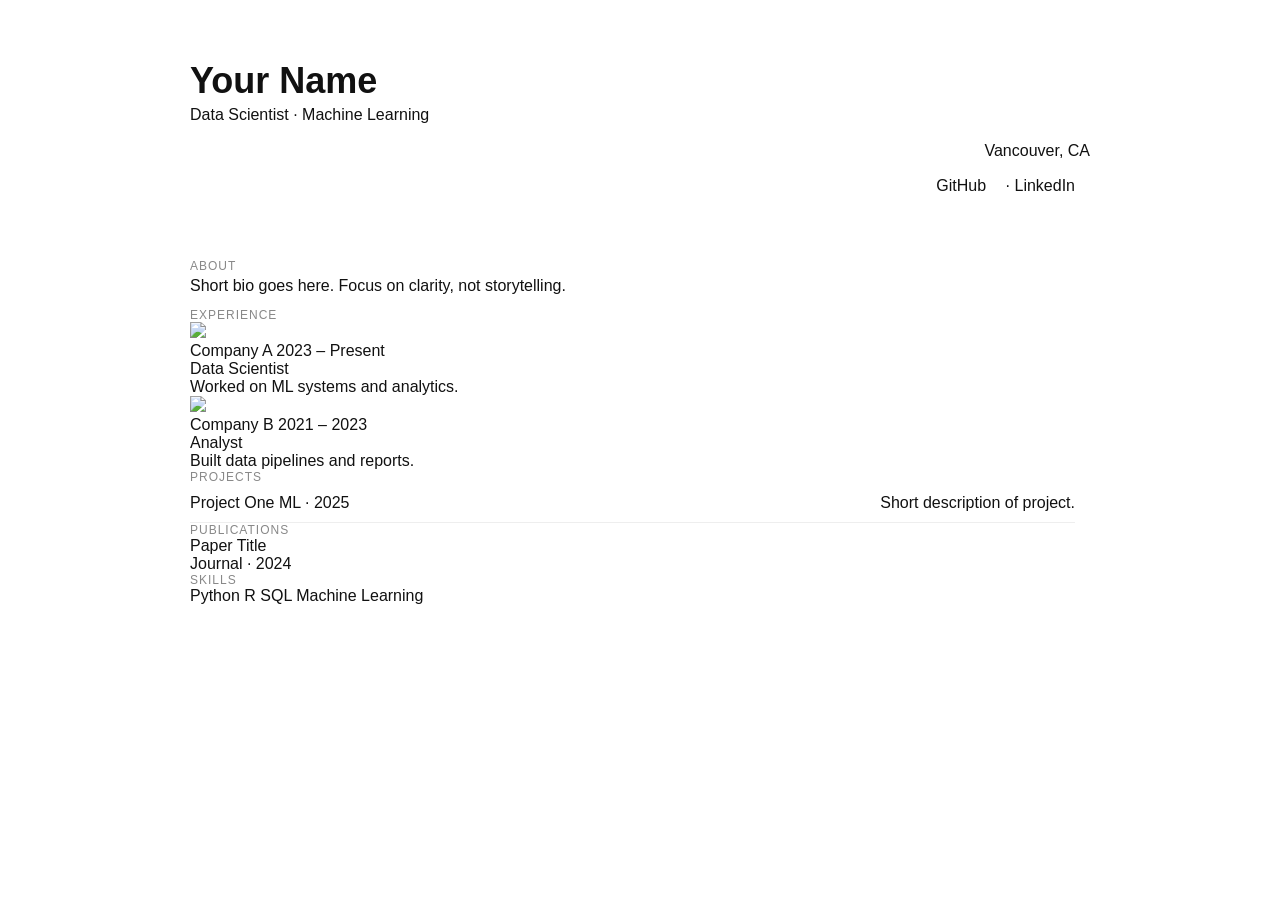
==== index.html @ 19eb18a1 "v1" ====
<!DOCTYPE html>
<html lang="en">
<head>
  <meta charset="UTF-8">
  <title>Your Name</title>
  <meta name="viewport" content="width=device-width, initial-scale=1">
  <link rel="stylesheet" href="assets/style.css">
</head>

<body>

<div class="container">

  <!-- Header -->
  <header class="header">
    <div>
      <h1>Your Name</h1>
      <p class="subtitle">Data Scientist · Machine Learning</p>
    </div>
    <div class="right">
      <p>Vancouver, CA</p>
      <p><a href="#">GitHub</a> · <a href="#">LinkedIn</a></p>
    </div>
  </header>

  <!-- About -->
  <section class="section">
    <div class="label">About</div>
    <div>
      <p>
        Short bio goes here. Focus on clarity, not storytelling.
      </p>
    </div>
  </section>

  <!-- Experience -->
  <section class="section">
    <div class="label">Experience</div>

    <div class="timeline">

      <div class="job">
        <img class="logo" src="assets/logos/company1.png">
        <div>
          <div class="row">
            <span class="title">Company A</span>
            <span class="meta">2023 – Present</span>
          </div>
          <div class="role">Data Scientist</div>
          <div class="desc">Worked on ML systems and analytics.</div>
        </div>
      </div>

      <div class="job">
        <img class="logo" src="assets/logos/company2.png">
        <div>
          <div class="row">
            <span class="title">Company B</span>
            <span class="meta">2021 – 2023</span>
          </div>
          <div class="role">Analyst</div>
          <div class="desc">Built data pipelines and reports.</div>
        </div>
      </div>

    </div>
  </section>

  <!-- Projects -->
  <section class="section">
    <div class="label">Projects</div>

    <a class="project" href="posts/project-1.html">
      <div class="row">
        <span class="title">Project One</span>
        <span class="meta">ML · 2025</span>
      </div>
      <div class="desc">Short description of project.</div>
    </a>

  </section>

  <!-- Publications -->
  <section class="section">
    <div class="label">Publications</div>

    <div class="pub">
      <div class="title">Paper Title</div>
      <div class="meta">Journal · 2024</div>
    </div>

  </section>

  <!-- Skills -->
  <section class="section">
    <div class="label">Skills</div>

    <div class="skills">
      <span>Python</span>
      <span>R</span>
      <span>SQL</span>
      <span>Machine Learning</span>
    </div>
  </section>

</div>

</body>
</html>
---- assets/style.css ----
/* Base */

body {
  font-family: -apple-system, BlinkMacSystemFont, "Helvetica Neue", sans-serif;
  background: #fff;
  color: #111;
  margin: 0;
}

.container {
  max-width: 900px;
  margin: 60px auto;
  padding: 0 20px;
}

/* Grid layout */

.grid {
  display: grid;
  grid-template-columns: 140px 1fr;
  margin-bottom: 40px;
}

.label {
  font-size: 12px;
  text-transform: uppercase;
  color: #888;
  letter-spacing: 1px;
}

/* Header */

header {
  margin-bottom: 60px;
}

header h1 {
  font-size: 36px;
  margin: 0;
}

.right {
  text-align: right;
}

/* Text */

p {
  margin: 0 0 10px 0;
  line-height: 1.6;
}

.muted {
  color: #888;
  font-size: 14px;
}

/* Items */

.item {
  display: flex;
  justify-content: space-between;
  margin-bottom: 10px;
}

/* Projects */

.project {
  display: flex;
  justify-content: space-between;
  padding: 10px 0;
  border-bottom: 1px solid #eee;
  text-decoration: none;
  color: inherit;
  transition: 0.2s;
}

.project:hover {
  transform: translateX(4px);
}

/* Links */

a {
  color: inherit;
  text-decoration: none;
  margin-right: 15px;
}

a:hover {
  text-decoration: underline;
}

/* Post */

.post h1 {
  font-size: 32px;
}

.post h2 {
  margin-top: 30px;
  font-size: 20px;
}

.post img {
  width: 100%;
  margin: 20px 0;
}

.back {
  margin-bottom: 20px;
}
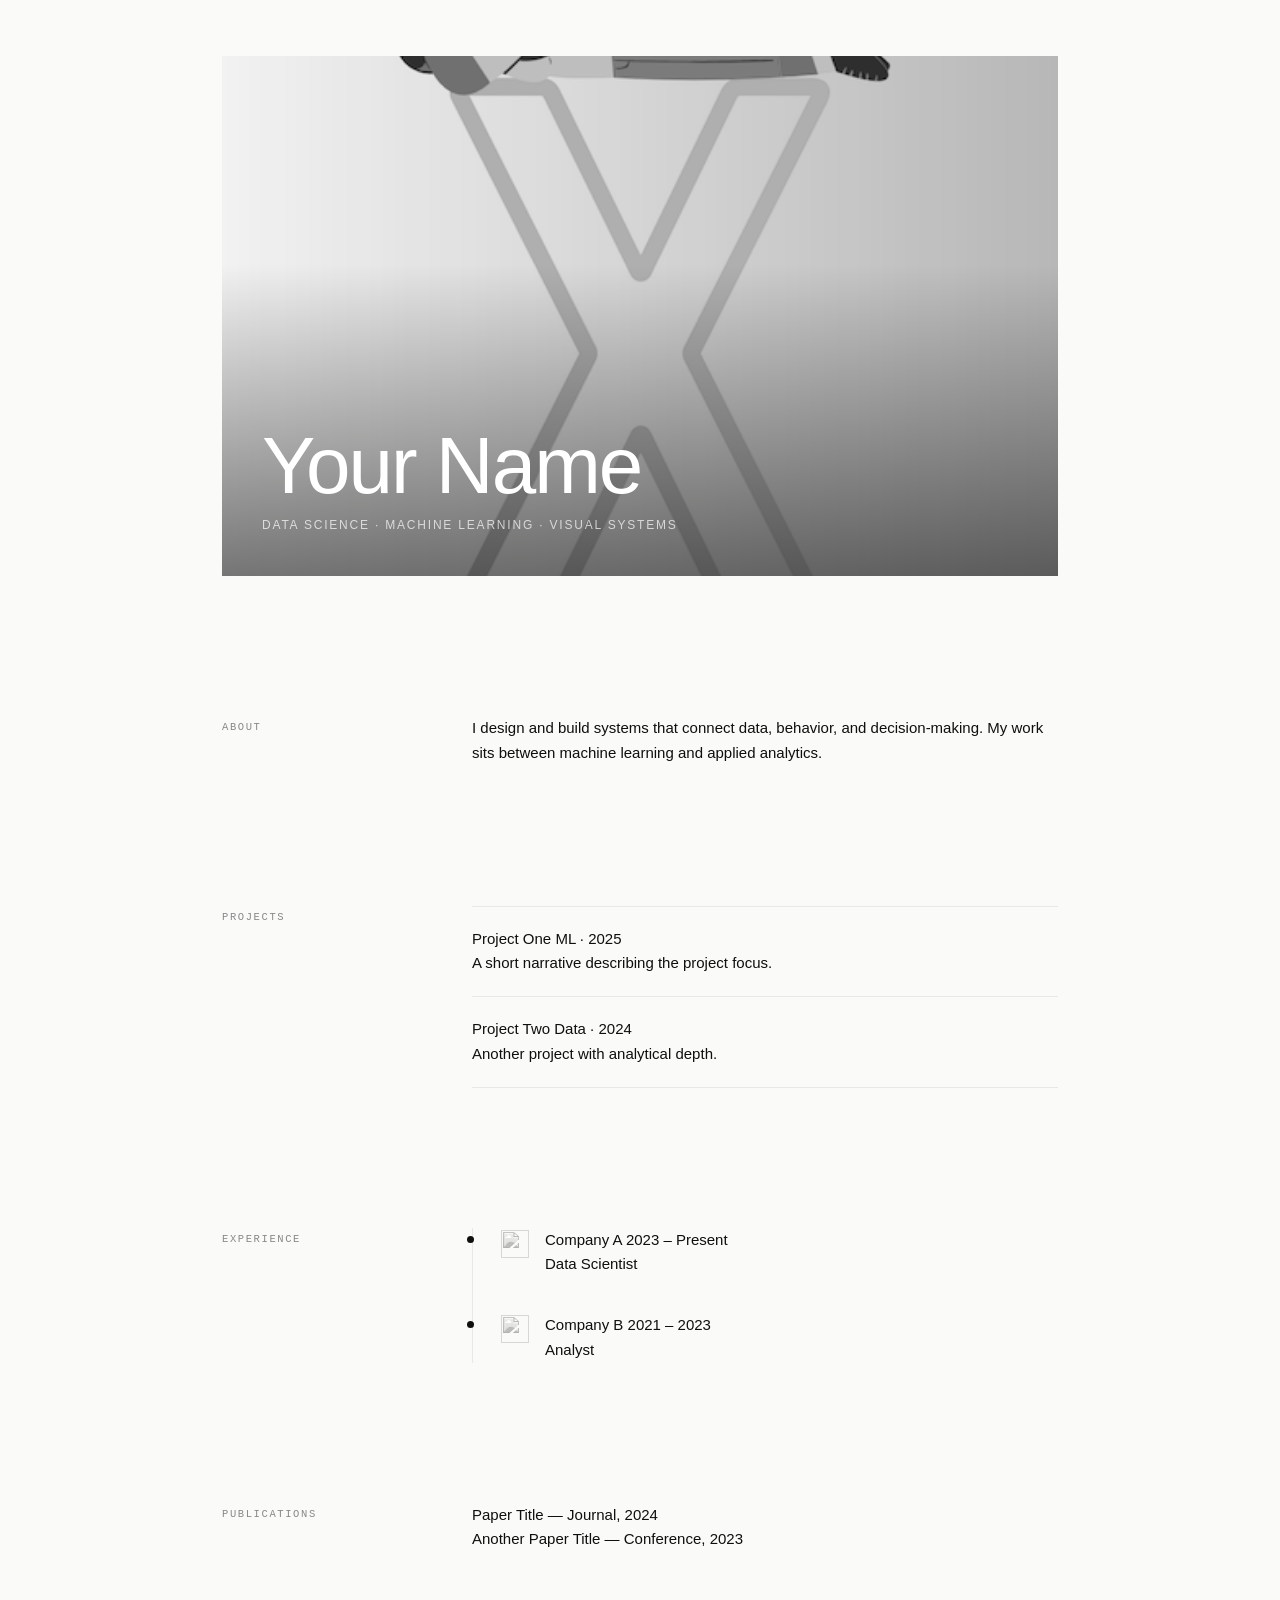
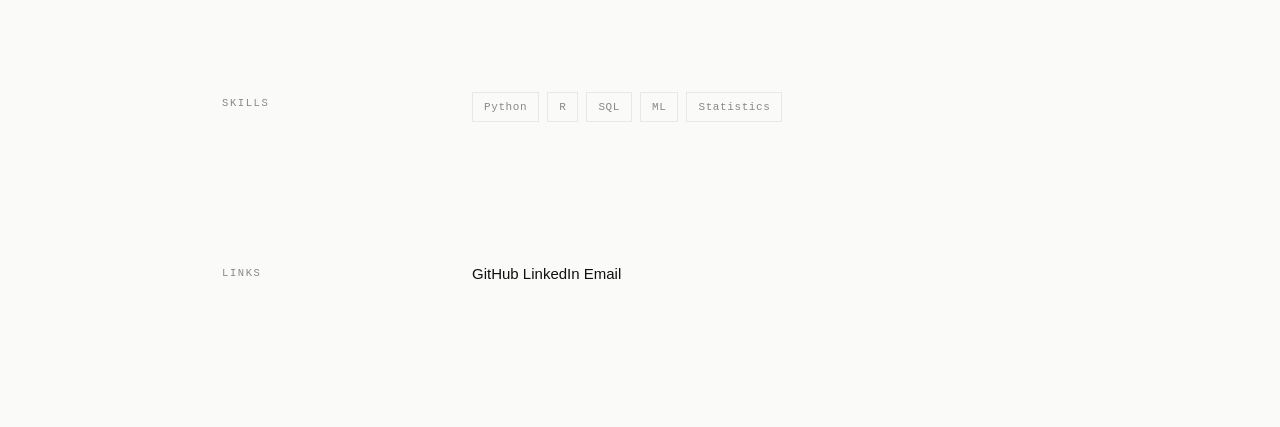
==== commit 3b2e7561: "rewrite structure" ====
--- a/index.html
+++ b/index.html
@@ -11,25 +11,53 @@
 
 <div class="container">
 
-  <!-- Header -->
-  <header class="header">
-    <div>
-      <h1>Your Name</h1>
-      <p class="subtitle">Data Scientist · Machine Learning</p>
-    </div>
-    <div class="right">
-      <p>Vancouver, CA</p>
-      <p><a href="#">GitHub</a> · <a href="#">LinkedIn</a></p>
-    </div>
-  </header>
+  <!-- Identity -->
+<section class="hero">
 
-  <!-- About -->
+  <div class="hero-image">
+    <img src="assets/images/hero.png" alt="hero">
+  </div>
+
+  <div class="hero-text">
+    <h1>Your Name</h1>
+    <p>Data Science · Machine Learning · Visual Systems</p>
+  </div>
+
+</section>
+
+  <!-- Statement -->
   <section class="section">
     <div class="label">About</div>
-    <div>
+    <div class="content">
       <p>
-        Short bio goes here. Focus on clarity, not storytelling.
+        I design and build systems that connect data, behavior, and decision-making.
+        My work sits between machine learning and applied analytics.
       </p>
+    </div>
+  </section>
+
+  <!-- Projects -->
+  <section class="section">
+    <div class="label">Projects</div>
+
+    <div class="projects">
+
+      <a class="project" href="projects/project-1.html">
+        <div class="row">
+          <span class="title">Project One</span>
+          <span class="meta">ML · 2025</span>
+        </div>
+        <div class="desc">A short narrative describing the project focus.</div>
+      </a>
+
+      <a class="project" href="projects/project-1.html">
+        <div class="row">
+          <span class="title">Project Two</span>
+          <span class="meta">Data · 2024</span>
+        </div>
+        <div class="desc">Another project with analytical depth.</div>
+      </a>
+
     </div>
   </section>
 
@@ -40,70 +68,64 @@
     <div class="timeline">
 
       <div class="job">
-        <img class="logo" src="assets/logos/company1.png">
-        <div>
+        <img src="assets/logos/company1.png" class="logo">
+        <div class="job-content">
           <div class="row">
             <span class="title">Company A</span>
             <span class="meta">2023 – Present</span>
           </div>
           <div class="role">Data Scientist</div>
-          <div class="desc">Worked on ML systems and analytics.</div>
         </div>
       </div>
 
       <div class="job">
-        <img class="logo" src="assets/logos/company2.png">
-        <div>
+        <img src="assets/logos/company2.png" class="logo">
+        <div class="job-content">
           <div class="row">
             <span class="title">Company B</span>
             <span class="meta">2021 – 2023</span>
           </div>
           <div class="role">Analyst</div>
-          <div class="desc">Built data pipelines and reports.</div>
         </div>
       </div>
 
     </div>
   </section>
 
-  <!-- Projects -->
-  <section class="section">
-    <div class="label">Projects</div>
-
-    <a class="project" href="posts/project-1.html">
-      <div class="row">
-        <span class="title">Project One</span>
-        <span class="meta">ML · 2025</span>
-      </div>
-      <div class="desc">Short description of project.</div>
-    </a>
-
-  </section>
-
   <!-- Publications -->
   <section class="section">
     <div class="label">Publications</div>
-
-    <div class="pub">
-      <div class="title">Paper Title</div>
-      <div class="meta">Journal · 2024</div>
+    <div class="content">
+      <p>Paper Title — Journal, 2024</p>
+      <p>Another Paper Title — Conference, 2023</p>
     </div>
-
   </section>
 
   <!-- Skills -->
   <section class="section">
     <div class="label">Skills</div>
-
     <div class="skills">
       <span>Python</span>
       <span>R</span>
       <span>SQL</span>
-      <span>Machine Learning</span>
+      <span>ML</span>
+      <span>Statistics</span>
+    </div>
+  </section>
+
+  <!-- Links -->
+  <section class="section">
+    <div class="label">Links</div>
+    <div class="content">
+      <a href="#">GitHub</a>
+      <a href="#">LinkedIn</a>
+      <a href="#">Email</a>
     </div>
   </section>
 
 </div>
 
 </body>
-</html>+</html>
+
+<script src="assets/script.js"></script>
--- a/assets/style.css
+++ b/assets/style.css
@@ -1,112 +1,433 @@
-/* Base */
+/* ── Reset & Base ─────────────────────────────────────────── */
+*, *::before, *::after { box-sizing: border-box; margin: 0; padding: 0; }
+
+:root {
+  --max: 900px;
+  --label-w: 210px;
+  --gap: 140px;
+  --c-ink: #0f0f0e;
+  --c-muted: #888;
+  --c-faint: #ccc;
+  --c-line: #e8e8e6;
+  --c-bg: #fafaf8;
+  --c-surface: #f4f4f1;
+  --font: 'DM Sans', -apple-system, sans-serif;
+  --font-mono: 'DM Mono', monospace;
+  --nav-h: 56px;
+}
+
+html { scroll-behavior: smooth; }
 
 body {
-  font-family: -apple-system, BlinkMacSystemFont, "Helvetica Neue", sans-serif;
-  background: #fff;
-  color: #111;
-  margin: 0;
-}
-
+  font-family: var(--font);
+  font-size: 15px;
+  line-height: 1.65;
+  color: var(--c-ink);
+  background: var(--c-bg);
+  -webkit-font-smoothing: antialiased;
+  overflow-x: hidden;
+}
+
+a { color: inherit; text-decoration: none; }
+
+/* ── Nav ──────────────────────────────────────────────────── */
+nav {
+  position: fixed;
+  top: 0; left: 0; right: 0;
+  height: var(--nav-h);
+  display: flex;
+  align-items: center;
+  justify-content: space-between;
+  padding: 0 32px;
+  background: rgba(250,250,248,0.88);
+  backdrop-filter: blur(12px);
+  -webkit-backdrop-filter: blur(12px);
+  border-bottom: 1px solid transparent;
+  z-index: 100;
+  transition: border-color 0.3s;
+}
+
+nav.scrolled { border-color: var(--c-line); }
+
+.nav-name {
+  font-size: 13px;
+  font-weight: 500;
+  letter-spacing: 0.2px;
+}
+
+.nav-links {
+  display: flex;
+  gap: 32px;
+  list-style: none;
+}
+
+.nav-links a {
+  font-size: 11px;
+  letter-spacing: 1.2px;
+  text-transform: uppercase;
+  color: var(--c-muted);
+  transition: color 0.2s;
+  display: flex;
+  align-items: center;
+  gap: 5px;
+}
+
+.nav-links a:hover { color: var(--c-ink); }
+
+.nav-links a svg {
+  width: 10px; height: 10px;
+  opacity: 0;
+  transform: translate(-2px, 2px);
+  transition: all 0.2s;
+}
+
+.nav-links a:hover svg { opacity: 1; transform: translate(0,0); }
+
+/* ── Container ────────────────────────────────────────────── */
 .container {
-  max-width: 900px;
-  margin: 60px auto;
-  padding: 0 20px;
-}
-
-/* Grid layout */
-
-.grid {
+  max-width: var(--max);
+  margin: 0 auto;
+  padding: 0 32px;
+}
+
+/* ── Hero ─────────────────────────────────────────────────── */
+.hero {
+  position: relative;
+  margin-bottom: var(--gap);
+  padding-top: var(--nav-h);
+}
+
+.hero-image {
+  position: relative;
+  overflow: hidden;
+}
+
+.hero-image img {
+  width: 100%;
+  height: 520px;
+  object-fit: cover;
+  filter: grayscale(100%);
+  display: block;
+  transition: transform 8s ease;
+}
+
+.hero:hover .hero-image img { transform: scale(1.02); }
+
+/* dark gradient scrim so white text stays legible */
+.hero-image::after {
+  content: '';
+  position: absolute;
+  inset: 0;
+  background: linear-gradient(
+    to bottom,
+    transparent 40%,
+    rgba(15,15,14,0.55) 100%
+  );
+}
+
+.hero-text {
+  position: absolute;
+  bottom: 40px;
+  left: 40px;
+  color: #fff;
+  z-index: 2;
+}
+
+.hero-text h1 {
+  font-size: clamp(52px, 8vw, 80px);
+  font-weight: 200;
+  letter-spacing: -2px;
+  line-height: 1;
+  margin-bottom: 10px;
+}
+
+.hero-text p {
+  font-size: 12px;
+  letter-spacing: 1.8px;
+  text-transform: uppercase;
+  color: rgba(255,255,255,0.7);
+}
+
+/* ── Section layout ───────────────────────────────────────── */
+.section {
   display: grid;
-  grid-template-columns: 140px 1fr;
-  margin-bottom: 40px;
+  grid-template-columns: var(--label-w) 1fr;
+  gap: 0 40px;
+  margin-bottom: var(--gap);
+  position: relative;
 }
 
 .label {
-  font-size: 12px;
-  text-transform: uppercase;
-  color: #888;
-  letter-spacing: 1px;
-}
-
-/* Header */
-
-header {
-  margin-bottom: 60px;
-}
-
-header h1 {
-  font-size: 36px;
-  margin: 0;
-}
-
-.right {
-  text-align: right;
-}
-
-/* Text */
-
-p {
-  margin: 0 0 10px 0;
-  line-height: 1.6;
-}
-
-.muted {
-  color: #888;
-  font-size: 14px;
-}
-
-/* Items */
-
-.item {
-  display: flex;
-  justify-content: space-between;
-  margin-bottom: 10px;
-}
-
-/* Projects */
+  font-size: 10.5px;
+  text-transform: uppercase;
+  letter-spacing: 1.6px;
+  color: var(--c-muted);
+  padding-top: 3px;
+  font-family: var(--font-mono);
+}
+
+/* ── About ────────────────────────────────────────────────── */
+.about-text {
+  font-size: 18px;
+  font-weight: 300;
+  line-height: 1.7;
+  color: var(--c-ink);
+  max-width: 560px;
+}
+
+/* ── Projects ─────────────────────────────────────────────── */
+.projects { width: 100%; }
 
 .project {
-  display: flex;
-  justify-content: space-between;
-  padding: 10px 0;
-  border-bottom: 1px solid #eee;
+  display: block;
+  padding: 20px 0;
+  border-top: 1px solid var(--c-line);
   text-decoration: none;
   color: inherit;
-  transition: 0.2s;
-}
-
-.project:hover {
-  transform: translateX(4px);
-}
-
-/* Links */
-
-a {
-  color: inherit;
-  text-decoration: none;
-  margin-right: 15px;
-}
-
-a:hover {
-  text-decoration: underline;
-}
-
-/* Post */
-
-.post h1 {
-  font-size: 32px;
-}
-
-.post h2 {
-  margin-top: 30px;
-  font-size: 20px;
-}
-
-.post img {
+  position: relative;
+  transition: padding-left 0.25s ease;
+}
+
+.project:last-child { border-bottom: 1px solid var(--c-line); }
+
+.project-row {
+  display: flex;
+  justify-content: space-between;
+  align-items: baseline;
+  margin-bottom: 5px;
+}
+
+.project-title {
+  font-size: 15px;
+  font-weight: 500;
+}
+
+.project-meta {
+  font-size: 10.5px;
+  letter-spacing: 1.2px;
+  text-transform: uppercase;
+  color: var(--c-muted);
+  font-family: var(--font-mono);
+}
+
+.project-desc {
+  font-size: 13.5px;
+  color: var(--c-muted);
+  line-height: 1.5;
+}
+
+.project-arrow {
+  position: absolute;
+  right: 0;
+  top: 50%;
+  transform: translateY(-50%) translateX(-6px);
+  opacity: 0;
+  font-size: 18px;
+  color: var(--c-muted);
+  transition: all 0.25s ease;
+}
+
+.project:hover { padding-left: 10px; }
+
+.project:hover .project-arrow {
+  opacity: 1;
+  transform: translateY(-50%) translateX(0);
+}
+
+/* ── Timeline ─────────────────────────────────────────────── */
+.timeline {
+  border-left: 1px solid var(--c-line);
+  padding-left: 28px;
   width: 100%;
-  margin: 20px 0;
-}
-
-.back {
-  margin-bottom: 20px;
+}
+
+.job {
+  display: flex;
+  gap: 16px;
+  margin-bottom: 36px;
+  position: relative;
+  transition: transform 0.25s ease;
+}
+
+.job:last-child { margin-bottom: 0; }
+
+.job::before {
+  content: '';
+  position: absolute;
+  left: -34px;
+  top: 8px;
+  width: 7px;
+  height: 7px;
+  background: var(--c-ink);
+  border-radius: 50%;
+}
+
+.job:hover { transform: translateX(5px); }
+
+.logo {
+  width: 28px;
+  height: 28px;
+  object-fit: contain;
+  filter: grayscale(100%);
+  opacity: 0.6;
+  flex-shrink: 0;
+  margin-top: 2px;
+}
+
+.job-meta {
+  display: flex;
+  justify-content: space-between;
+  align-items: baseline;
+  margin-bottom: 3px;
+}
+
+.job-company {
+  font-weight: 500;
+  font-size: 15px;
+}
+
+.job-period {
+  font-size: 10.5px;
+  letter-spacing: 1px;
+  text-transform: uppercase;
+  color: var(--c-muted);
+  font-family: var(--font-mono);
+}
+
+.job-role {
+  font-size: 13px;
+  color: var(--c-muted);
+}
+
+/* ── Publications ─────────────────────────────────────────── */
+.publications { width: 100%; }
+
+.pub {
+  display: flex;
+  justify-content: space-between;
+  align-items: baseline;
+  padding: 16px 0;
+  border-top: 1px solid var(--c-line);
+  gap: 20px;
+}
+
+.pub:last-child { border-bottom: 1px solid var(--c-line); }
+
+.pub-title {
+  font-size: 14px;
+  font-weight: 400;
+}
+
+.pub-venue {
+  font-size: 11px;
+  letter-spacing: 0.8px;
+  text-transform: uppercase;
+  color: var(--c-muted);
+  font-family: var(--font-mono);
+  white-space: nowrap;
+}
+
+/* ── Skills ───────────────────────────────────────────────── */
+.skills {
+  display: flex;
+  flex-wrap: wrap;
+  gap: 8px;
+  align-content: flex-start;
+}
+
+.skills span {
+  font-size: 11px;
+  letter-spacing: 0.6px;
+  padding: 5px 11px;
+  border: 1px solid var(--c-line);
+  color: var(--c-muted);
+  font-family: var(--font-mono);
+  transition: all 0.2s;
+  cursor: default;
+}
+
+.skills span:hover {
+  border-color: var(--c-ink);
+  color: var(--c-ink);
+}
+
+/* ── Links ────────────────────────────────────────────────── */
+.links {
+  display: flex;
+  flex-direction: column;
+  gap: 12px;
+}
+
+.link-item {
+  display: inline-flex;
+  align-items: center;
+  gap: 8px;
+  font-size: 13px;
+  color: var(--c-muted);
+  transition: color 0.2s, gap 0.2s;
+}
+
+.link-item:hover {
+  color: var(--c-ink);
+  gap: 12px;
+}
+
+.link-item::after {
+  content: '↗';
+  font-size: 12px;
+}
+
+/* ── Footer ───────────────────────────────────────────────── */
+footer {
+  border-top: 1px solid var(--c-line);
+  padding: 32px 0 48px;
+  display: flex;
+  justify-content: space-between;
+  align-items: center;
+}
+
+.footer-copy {
+  font-size: 11px;
+  letter-spacing: 0.4px;
+  color: var(--c-muted);
+  font-family: var(--font-mono);
+}
+
+/* ── Fade-in animation ────────────────────────────────────── */
+.fade {
+  opacity: 0;
+  transform: translateY(18px);
+  transition: opacity 0.7s ease, transform 0.7s ease;
+}
+
+.fade.visible {
+  opacity: 1;
+  transform: translateY(0);
+}
+
+/* ── Mobile ───────────────────────────────────────────────── */
+@media (max-width: 680px) {
+  :root { --gap: 80px; --label-w: auto; }
+
+  nav { padding: 0 20px; }
+
+  .nav-links { gap: 20px; }
+
+  .container { padding: 0 20px; }
+
+  .hero-text { left: 20px; bottom: 28px; }
+
+  .hero-text h1 { letter-spacing: -1px; }
+
+  .section {
+    grid-template-columns: 1fr;
+    gap: 16px 0;
+  }
+
+  .pub {
+    flex-direction: column;
+    gap: 4px;
+  }
+
+  footer { flex-direction: column; gap: 12px; align-items: flex-start; }
 }
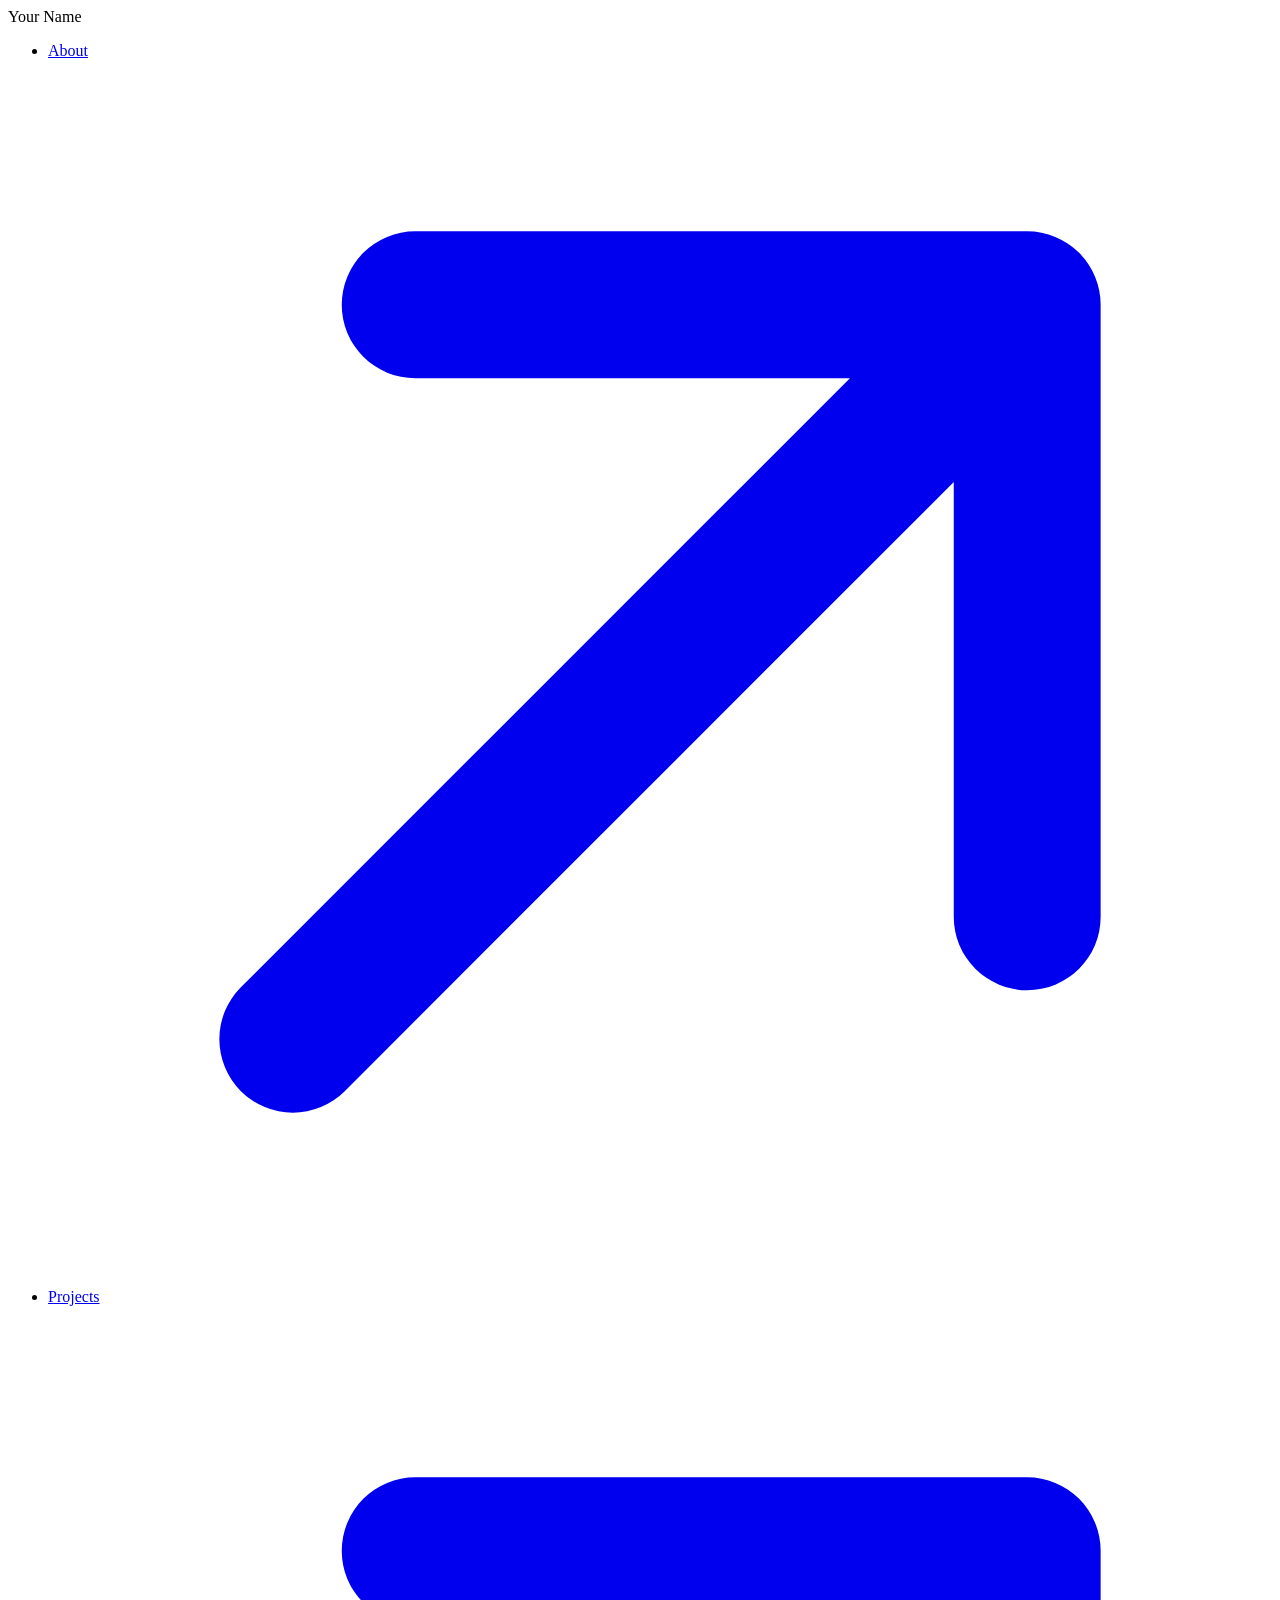
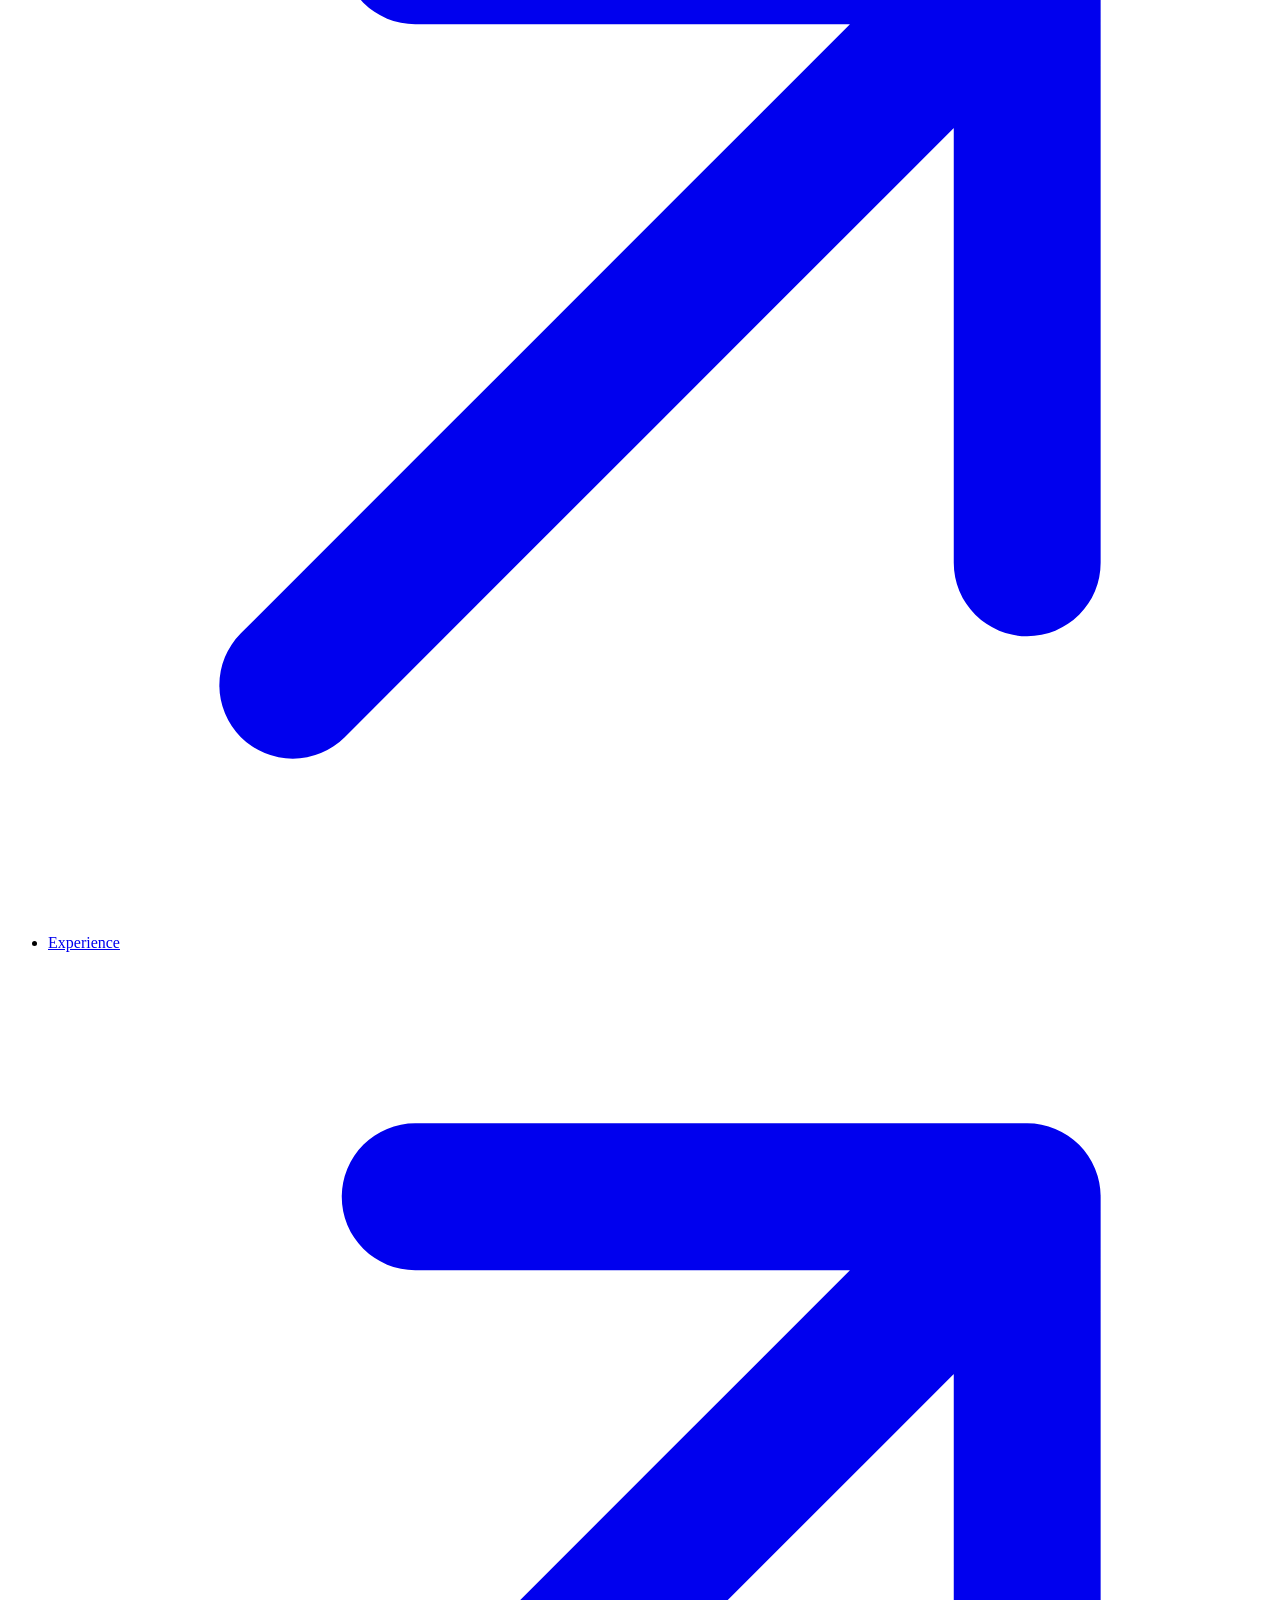
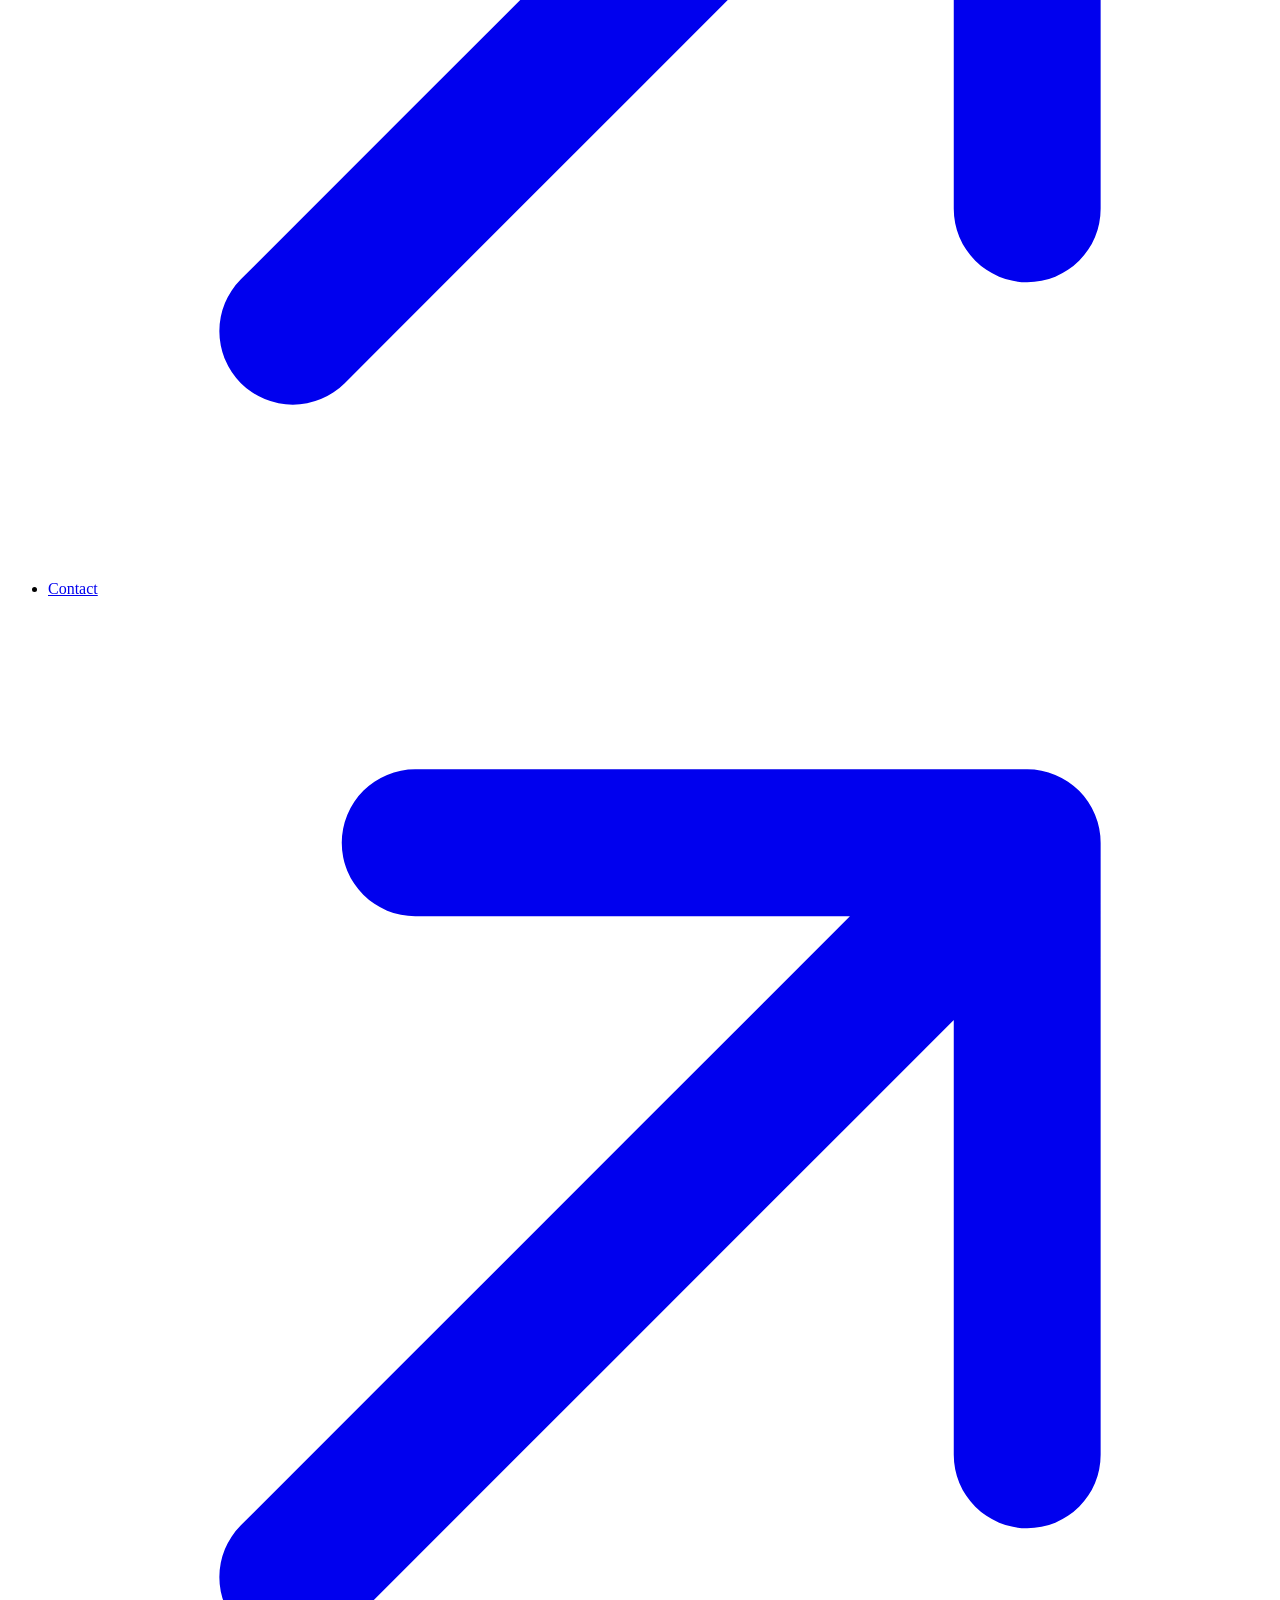
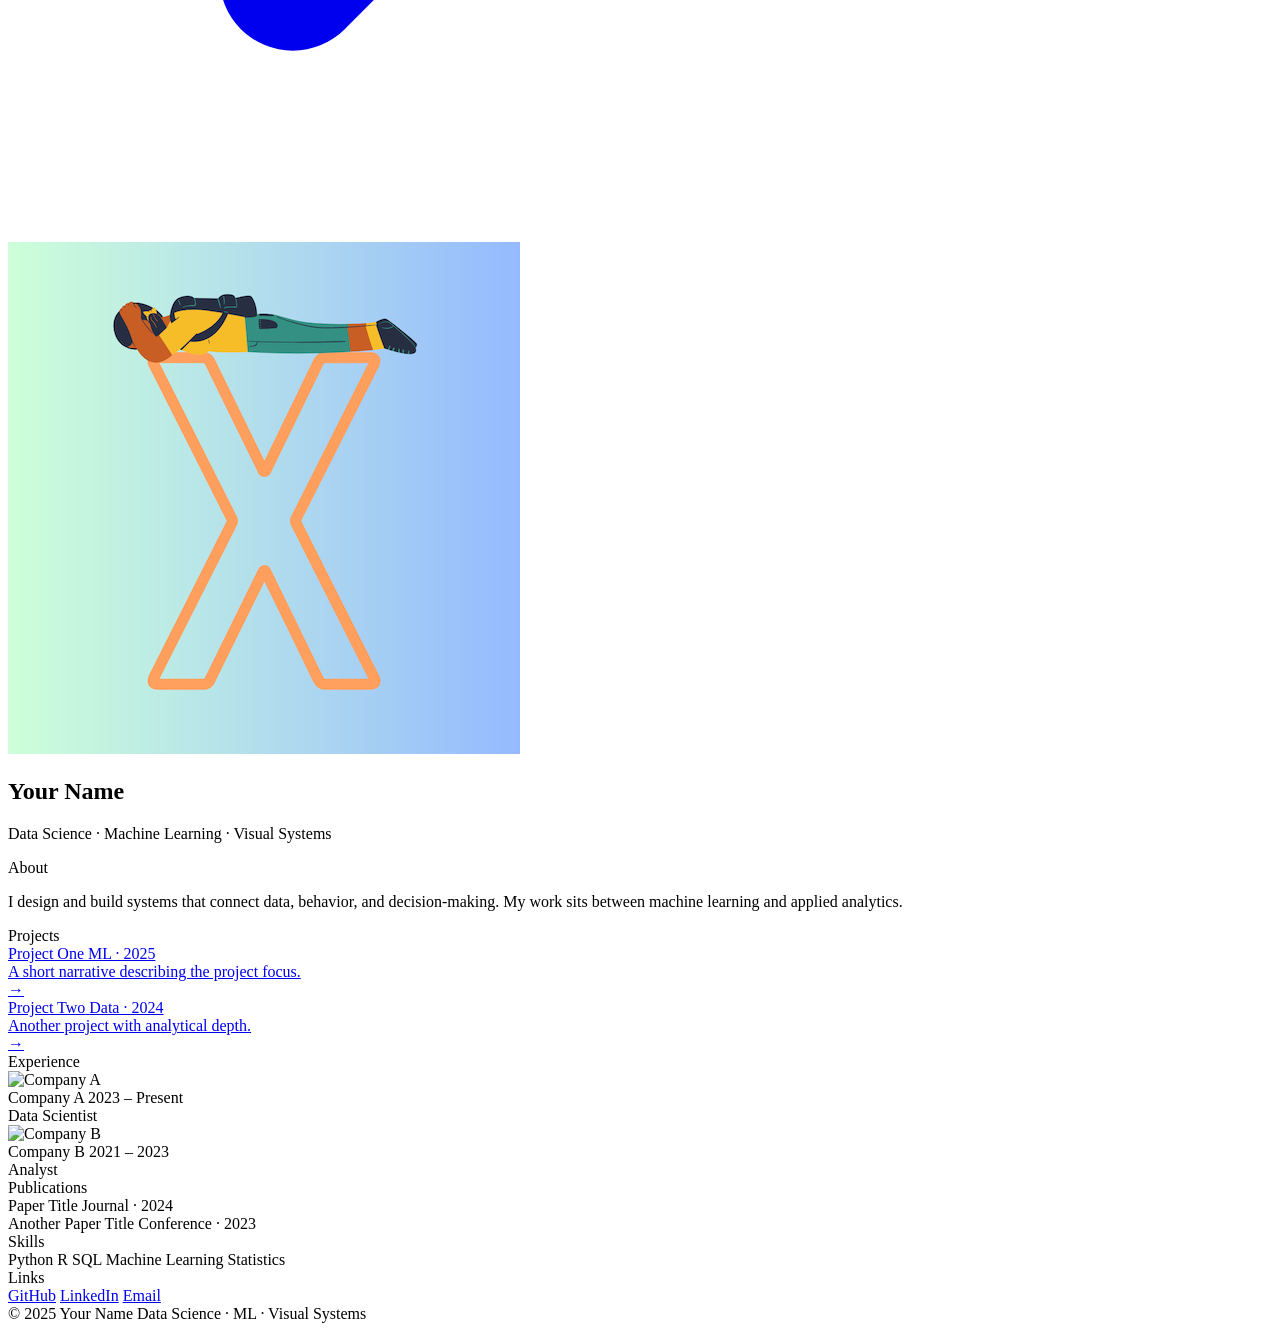
==== commit 9432a2d5: "Update index.html" ====
--- a/index.html
+++ b/index.html
@@ -1,35 +1,45 @@
 <!DOCTYPE html>
 <html lang="en">
 <head>
-  <meta charset="UTF-8">
-  <title>Your Name</title>
-  <meta name="viewport" content="width=device-width, initial-scale=1">
-  <link rel="stylesheet" href="assets/style.css">
+<meta charset="UTF-8">
+<title>Your Name</title>
+<meta name="viewport" content="width=device-width, initial-scale=1">
+<link rel="preconnect" href="https://fonts.googleapis.com">
+<link rel="preconnect" href="https://fonts.gstatic.com" crossorigin>
+<link href="https://fonts.googleapis.com/css2?family=DM+Sans:ital,opsz,wght@0,9..40,200;0,9..40,300;0,9..40,400;0,9..40,500;1,9..40,300&family=DM+Mono:wght@300;400&display=swap" rel="stylesheet">
+<link rel="stylesheet" href="style.css">
 </head>
+<body>
 
-<body>
+<!-- Nav -->
+<nav id="nav">
+  <span class="nav-name">Your Name</span>
+  <ul class="nav-links">
+    <li><a href="#about">About <svg viewBox="0 0 10 10" fill="none" xmlns="http://www.w3.org/2000/svg"><path d="M2 8L8 2M8 2H3M8 2V7" stroke="currentColor" stroke-width="1.2" stroke-linecap="round" stroke-linejoin="round"/></svg></a></li>
+    <li><a href="#projects">Projects <svg viewBox="0 0 10 10" fill="none" xmlns="http://www.w3.org/2000/svg"><path d="M2 8L8 2M8 2H3M8 2V7" stroke="currentColor" stroke-width="1.2" stroke-linecap="round" stroke-linejoin="round"/></svg></a></li>
+    <li><a href="#experience">Experience <svg viewBox="0 0 10 10" fill="none" xmlns="http://www.w3.org/2000/svg"><path d="M2 8L8 2M8 2H3M8 2V7" stroke="currentColor" stroke-width="1.2" stroke-linecap="round" stroke-linejoin="round"/></svg></a></li>
+    <li><a href="#contact">Contact <svg viewBox="0 0 10 10" fill="none" xmlns="http://www.w3.org/2000/svg"><path d="M2 8L8 2M8 2H3M8 2V7" stroke="currentColor" stroke-width="1.2" stroke-linecap="round" stroke-linejoin="round"/></svg></a></li>
+  </ul>
+</nav>
 
 <div class="container">
 
-  <!-- Identity -->
-<section class="hero">
+  <!-- Hero -->
+  <section class="hero">
+    <div class="hero-image">
+      <img src="assets/images/hero.png" alt="hero">
+    </div>
+    <div class="hero-text">
+      <h1>Your Name</h1>
+      <p>Data Science · Machine Learning · Visual Systems</p>
+    </div>
+  </section>
 
-  <div class="hero-image">
-    <img src="assets/images/hero.png" alt="hero">
-  </div>
-
-  <div class="hero-text">
-    <h1>Your Name</h1>
-    <p>Data Science · Machine Learning · Visual Systems</p>
-  </div>
-
-</section>
-
-  <!-- Statement -->
-  <section class="section">
+  <!-- About -->
+  <section class="section fade" id="about">
     <div class="label">About</div>
     <div class="content">
-      <p>
+      <p class="about-text">
         I design and build systems that connect data, behavior, and decision-making.
         My work sits between machine learning and applied analytics.
       </p>
@@ -37,95 +47,100 @@
   </section>
 
   <!-- Projects -->
-  <section class="section">
+  <section class="section fade" id="projects">
     <div class="label">Projects</div>
-
     <div class="projects">
-
       <a class="project" href="projects/project-1.html">
-        <div class="row">
-          <span class="title">Project One</span>
-          <span class="meta">ML · 2025</span>
+        <div class="project-row">
+          <span class="project-title">Project One</span>
+          <span class="project-meta">ML · 2025</span>
         </div>
-        <div class="desc">A short narrative describing the project focus.</div>
+        <div class="project-desc">A short narrative describing the project focus.</div>
+        <span class="project-arrow">→</span>
       </a>
-
-      <a class="project" href="projects/project-1.html">
-        <div class="row">
-          <span class="title">Project Two</span>
-          <span class="meta">Data · 2024</span>
+      <a class="project" href="projects/project-2.html">
+        <div class="project-row">
+          <span class="project-title">Project Two</span>
+          <span class="project-meta">Data · 2024</span>
         </div>
-        <div class="desc">Another project with analytical depth.</div>
+        <div class="project-desc">Another project with analytical depth.</div>
+        <span class="project-arrow">→</span>
       </a>
-
     </div>
   </section>
 
   <!-- Experience -->
-  <section class="section">
+  <section class="section fade" id="experience">
     <div class="label">Experience</div>
-
     <div class="timeline">
-
       <div class="job">
-        <img src="assets/logos/company1.png" class="logo">
-        <div class="job-content">
-          <div class="row">
-            <span class="title">Company A</span>
-            <span class="meta">2023 – Present</span>
+        <img src="assets/logos/company1.png" class="logo" alt="Company A">
+        <div class="job-content" style="flex:1">
+          <div class="job-meta">
+            <span class="job-company">Company A</span>
+            <span class="job-period">2023 – Present</span>
           </div>
-          <div class="role">Data Scientist</div>
+          <div class="job-role">Data Scientist</div>
         </div>
       </div>
-
       <div class="job">
-        <img src="assets/logos/company2.png" class="logo">
-        <div class="job-content">
-          <div class="row">
-            <span class="title">Company B</span>
-            <span class="meta">2021 – 2023</span>
+        <img src="assets/logos/company2.png" class="logo" alt="Company B">
+        <div class="job-content" style="flex:1">
+          <div class="job-meta">
+            <span class="job-company">Company B</span>
+            <span class="job-period">2021 – 2023</span>
           </div>
-          <div class="role">Analyst</div>
+          <div class="job-role">Analyst</div>
         </div>
       </div>
-
     </div>
   </section>
 
   <!-- Publications -->
-  <section class="section">
+  <section class="section fade">
     <div class="label">Publications</div>
-    <div class="content">
-      <p>Paper Title — Journal, 2024</p>
-      <p>Another Paper Title — Conference, 2023</p>
+    <div class="publications">
+      <div class="pub">
+        <span class="pub-title">Paper Title</span>
+        <span class="pub-venue">Journal · 2024</span>
+      </div>
+      <div class="pub">
+        <span class="pub-title">Another Paper Title</span>
+        <span class="pub-venue">Conference · 2023</span>
+      </div>
     </div>
   </section>
 
   <!-- Skills -->
-  <section class="section">
+  <section class="section fade">
     <div class="label">Skills</div>
     <div class="skills">
       <span>Python</span>
       <span>R</span>
       <span>SQL</span>
-      <span>ML</span>
+      <span>Machine Learning</span>
       <span>Statistics</span>
     </div>
   </section>
 
   <!-- Links -->
-  <section class="section">
+  <section class="section fade" id="contact">
     <div class="label">Links</div>
-    <div class="content">
-      <a href="#">GitHub</a>
-      <a href="#">LinkedIn</a>
-      <a href="#">Email</a>
+    <div class="links">
+      <a href="#" class="link-item">GitHub</a>
+      <a href="#" class="link-item">LinkedIn</a>
+      <a href="#" class="link-item">Email</a>
     </div>
   </section>
 
+  <!-- Footer -->
+  <footer>
+    <span class="footer-copy">© 2025 Your Name</span>
+    <span class="footer-copy">Data Science · ML · Visual Systems</span>
+  </footer>
+
 </div>
 
+<script src="assets/script.js"></script>
 </body>
-</html>
-
-<script src="assets/script.js"></script>+</html>
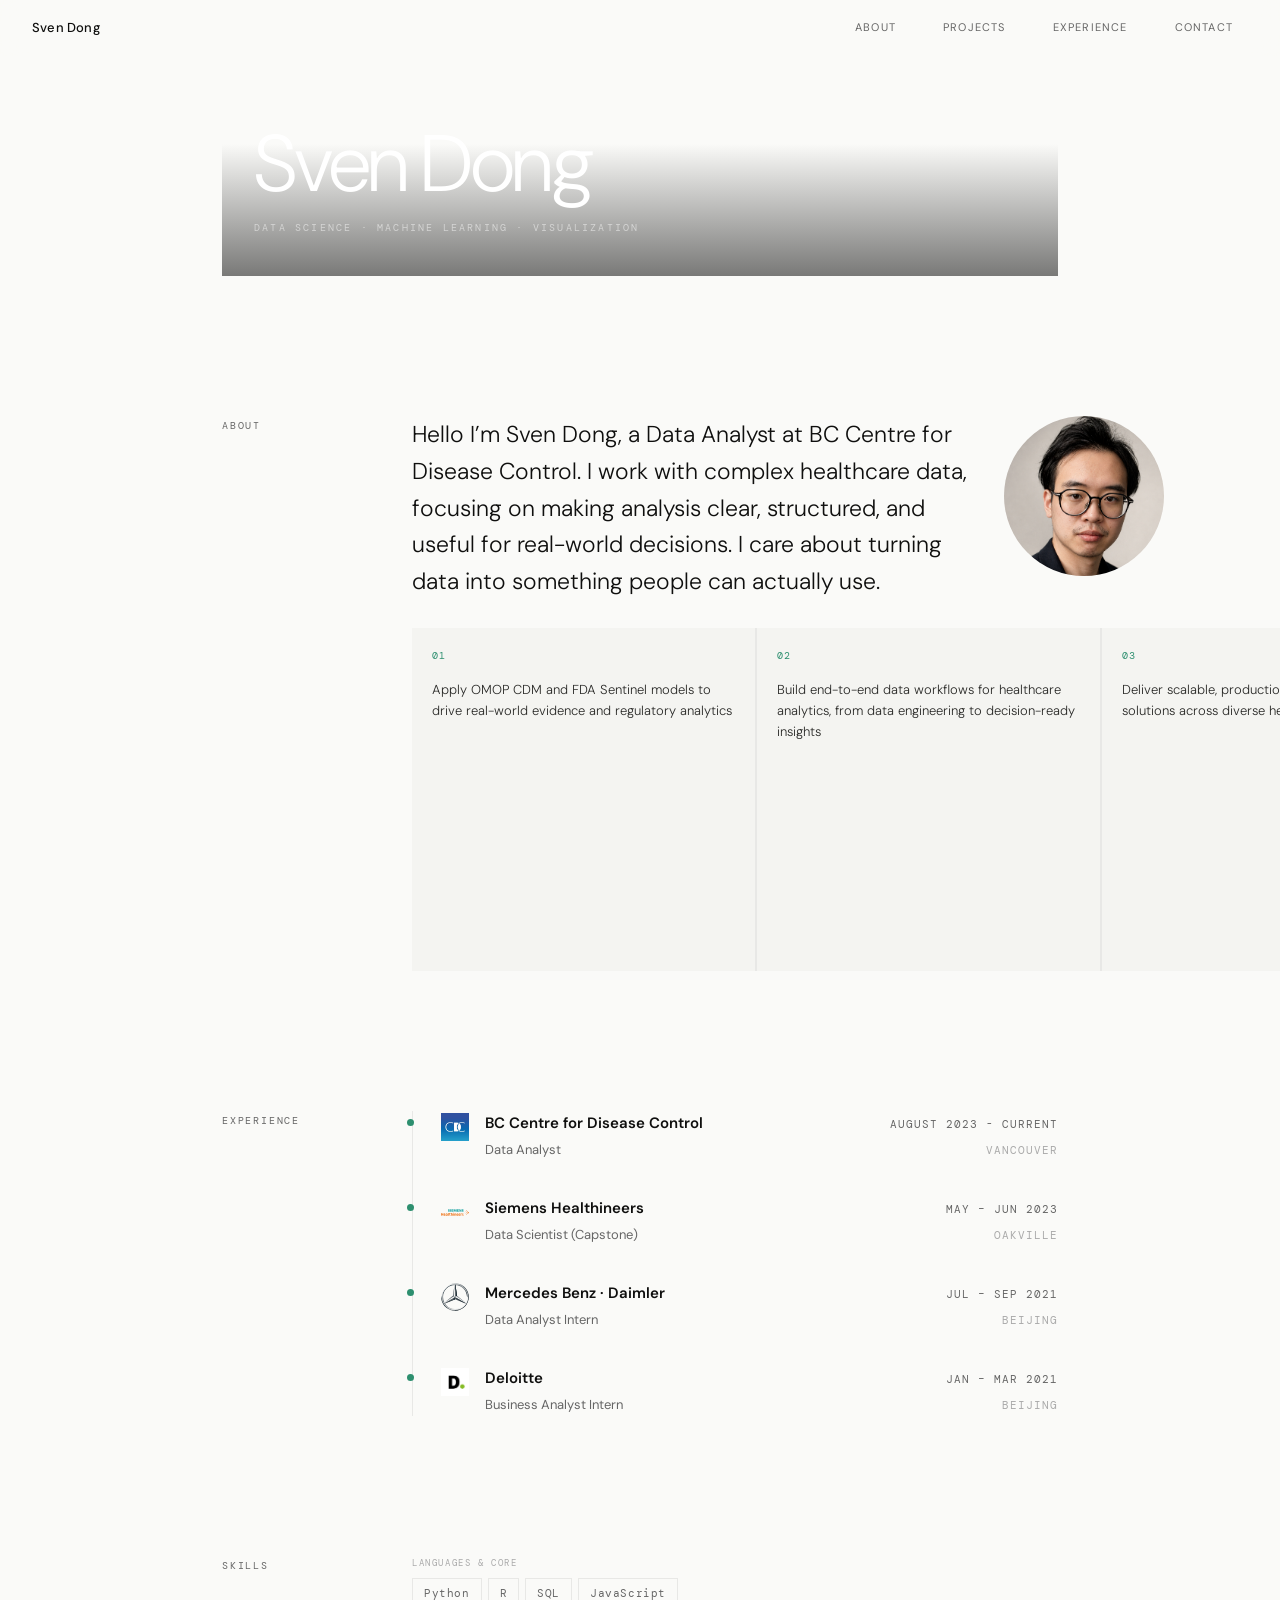
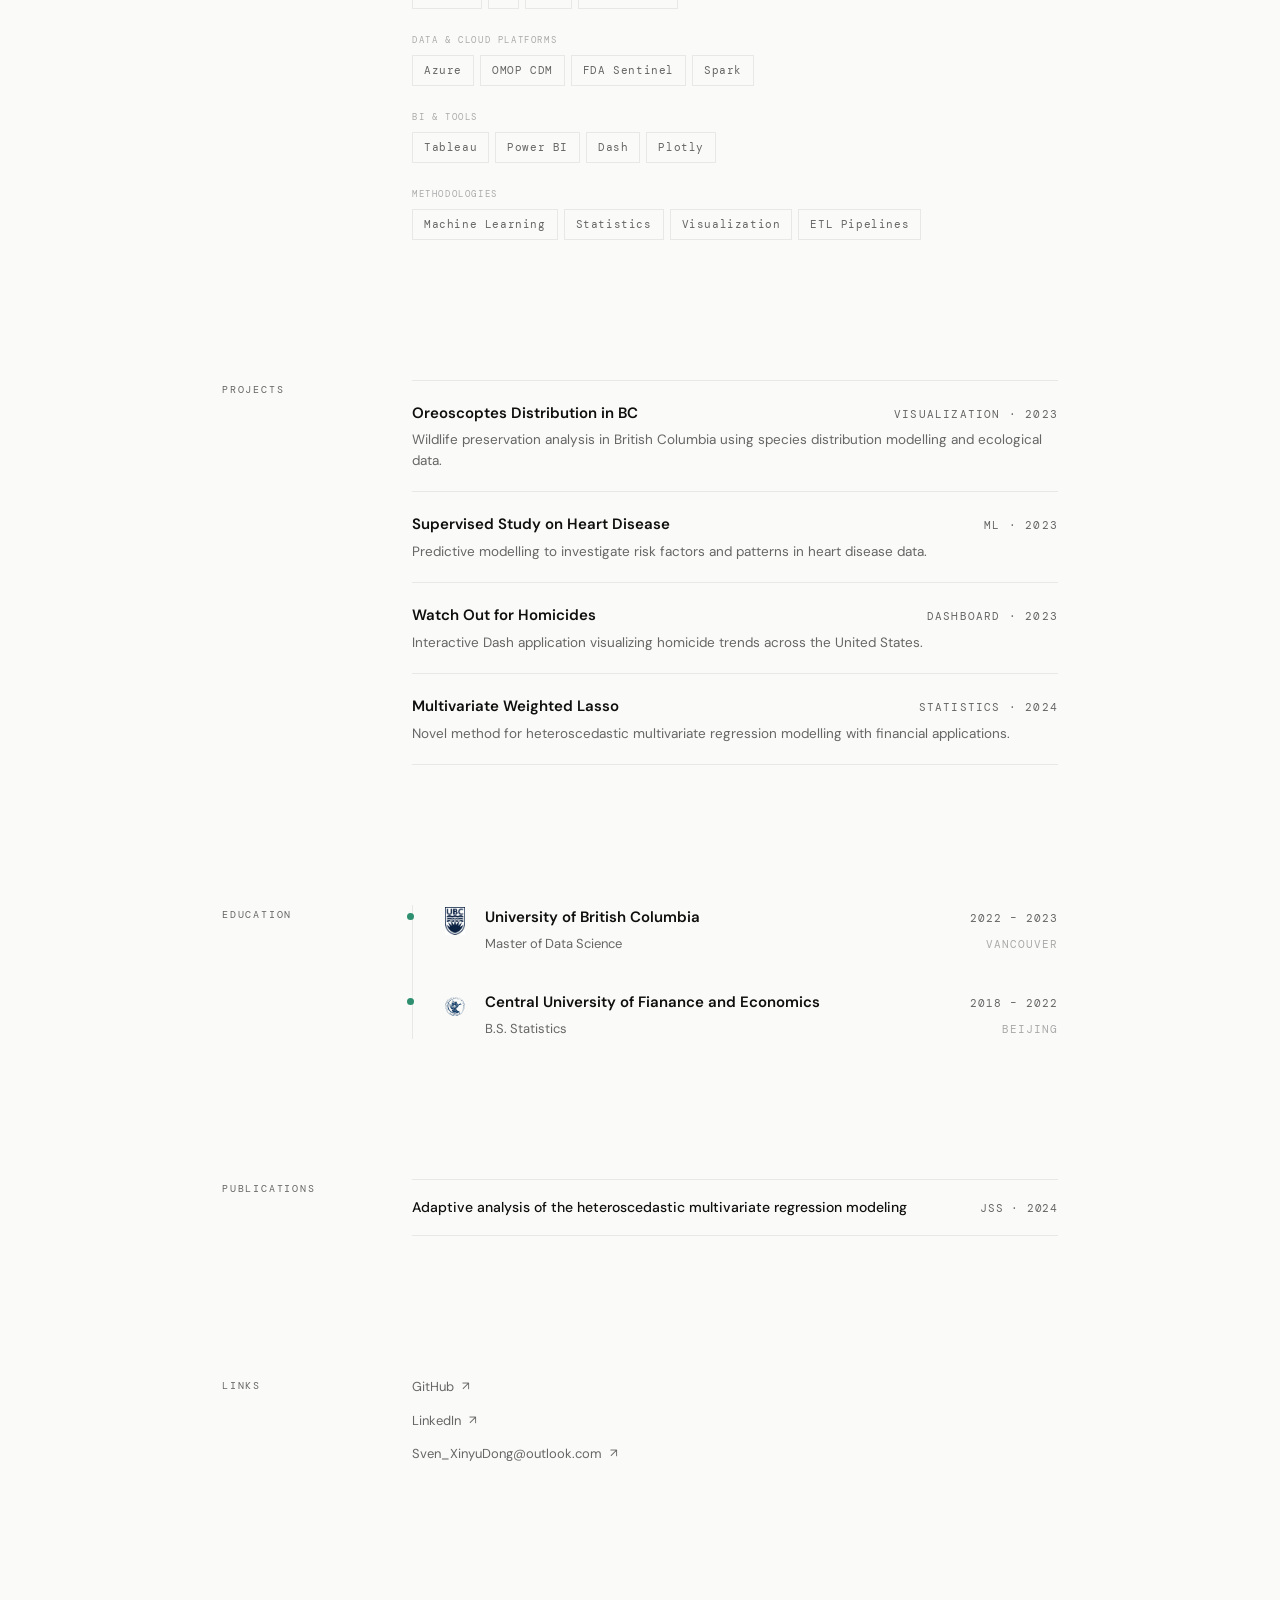
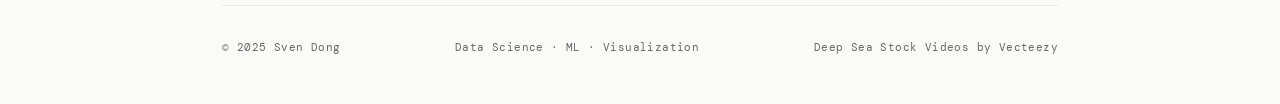
==== commit 65cdd5fb: "renew" ====
--- a/index.html
+++ b/index.html
@@ -2,7 +2,7 @@
 <html lang="en">
 <head>
 <meta charset="UTF-8">
-<title>Your Name</title>
+<title>Sven Dong</title>
 <meta name="viewport" content="width=device-width, initial-scale=1">
 <link rel="preconnect" href="https://fonts.googleapis.com">
 <link rel="preconnect" href="https://fonts.gstatic.com" crossorigin>
@@ -13,7 +13,7 @@
 
 <!-- Nav -->
 <nav id="nav">
-  <span class="nav-name">Your Name</span>
+  <span class="nav-name">Sven Dong</span>
   <ul class="nav-links">
     <li><a href="#about">About <svg viewBox="0 0 10 10" fill="none" xmlns="http://www.w3.org/2000/svg"><path d="M2 8L8 2M8 2H3M8 2V7" stroke="currentColor" stroke-width="1.2" stroke-linecap="round" stroke-linejoin="round"/></svg></a></li>
     <li><a href="#projects">Projects <svg viewBox="0 0 10 10" fill="none" xmlns="http://www.w3.org/2000/svg"><path d="M2 8L8 2M8 2H3M8 2V7" stroke="currentColor" stroke-width="1.2" stroke-linecap="round" stroke-linejoin="round"/></svg></a></li>
@@ -27,70 +27,239 @@
   <!-- Hero -->
   <section class="hero">
     <div class="hero-image">
-      <img src="assets/images/hero.png" alt="hero">
+      <video autoplay loop muted playsinline>
+        <source src="assets/images/hero.mp4" type="video/mp4">
+      </video>
     </div>
     <div class="hero-text">
-      <h1>Your Name</h1>
-      <p>Data Science · Machine Learning · Visual Systems</p>
+      <h1>Sven Dong</h1>
+      <p>Data Science · Machine Learning · Visualization</p>
     </div>
   </section>
 
   <!-- About -->
-  <section class="section fade" id="about">
-    <div class="label">About</div>
-    <div class="content">
+<section class="section fade" id="about">
+  <div class="label">About</div>
+  <div class="content">
+    <div style="display:flex; gap:32px; align-items:flex-start;">
       <p class="about-text">
-        I design and build systems that connect data, behavior, and decision-making.
-        My work sits between machine learning and applied analytics.
+        Hello I’m Sven Dong, a Data Analyst at BC Centre for Disease Control. I work with complex healthcare data, focusing on making analysis clear, structured, and useful for real-world decisions. I care about turning data into something people can actually use.
       </p>
-    </div>
-  </section>
+      <img
+        src="assets/images/hero.png"
+        alt="Sven Dong"
+        style="width:160px; height:160px; object-fit:cover; flex-shrink:0; filter:saturate(100%); order:1;border-radius:50%;"
+      >
+    </div>
+    <div class="sell-points">
+      <div class="sp-item">
+        <span class="sp-num">01</span>
+        <span class="sp-text">Apply OMOP CDM and FDA Sentinel models to drive real-world evidence and regulatory analytics</span>
+      </div>
+      <div class="sp-item">
+        <span class="sp-num">02</span>
+        <span class="sp-text">Build end-to-end data workflows for healthcare analytics, from data engineering to decision-ready insights</span>
+      </div>
+      <div class="sp-item">
+        <span class="sp-num">03</span>
+        <span class="sp-text">Deliver scalable, production-grade analytics solutions across diverse healthcare environments</span>
+      </div>
+    </div>
+  </div>
+</section>
+
+<!-- Experience -->
+  <section class="section fade" id="experience">
+    <div class="label">Experience</div>
+    <div class="timeline">
+      <div class="job">
+        <a href="https://www.siemens-healthineers.com" target="_blank" rel="noopener">
+          <img src="assets/logos/bcdc.jpeg" class="logo" alt="BCCDC">
+        </a>
+        <div class="job-content" style="flex:1">
+          <div class="job-meta">
+            <a href="https://www.bccdc.ca" target="_blank" rel="noopener" class="job-company">BC Centre for Disease Control</a>
+            <span class="job-period">August 2023 - Current</span>
+          </div>
+          <div class="job-secondary">
+            <span class="job-role">Data Analyst</span>
+            <span class="job-location">Vancouver</span>
+          </div>
+        </div>
+      </div>
+      <div class="job">
+        <a href="https://www.siemens-healthineers.com" target="_blank" rel="noopener">
+          <img src="assets/logos/org-Siemens.svg" class="logo" alt="Siemens Healthineers">
+        </a>
+        <div class="job-content" style="flex:1">
+          <div class="job-meta">
+            <a href="https://www.siemens-healthineers.com" target="_blank" rel="noopener" class="job-company">Siemens Healthineers</a>
+            <span class="job-period">May – Jun 2023</span>
+          </div>
+          <div class="job-secondary">
+            <span class="job-role">Data Scientist (Capstone)</span>
+            <span class="job-location">Oakville</span>
+          </div>
+        </div>
+      </div>
+      <div class="job">
+        <a href="https://mbfs.com/home" target="_blank" rel="noopener">
+          <img src="assets/logos/org-daimler.svg" class="logo" alt="Mercedes Benz Financial Service, Daimler">
+        </a>
+        <div class="job-content" style="flex:1">
+          <div class="job-meta">
+            <a href="https://mbfs.com/home" target="_blank" rel="noopener" class="job-company">Mercedes Benz · Daimler</a>
+            <span class="job-period">Jul – Sep 2021</span>
+          </div>
+          <div class="job-secondary">
+            <span class="job-role">Data Analyst Intern</span>
+            <span class="job-location">Beijing</span>
+          </div>
+        </div>
+      </div>
+      <div class="job">
+        <a href="https://www2.deloitte.com/cn/en.html" target="_blank" rel="noopener">
+          <img src="assets/logos/org-deloitte.svg" class="logo" alt="Deloitte">
+        </a>
+        <div class="job-content" style="flex:1">
+          <div class="job-meta">
+            <a href="https://www2.deloitte.com/cn/en.html" target="_blank" rel="noopener" class="job-company">Deloitte</a>
+            <span class="job-period">Jan – Mar 2021</span>
+          </div>
+          <div class="job-secondary">
+            <span class="job-role">Business Analyst Intern</span>
+            <span class="job-location">Beijing</span>
+          </div>
+        </div>
+      </div>
+    </div>
+  </section>
+
+   <!-- Skills -->
+  <section class="section fade">
+  <div class="label">Skills</div>
+  <div class="skills">
+
+    <div class="skill-group">
+      <span class="skill-group-label">Languages & Core</span>
+      <div class="skill-tags">
+        <span>Python</span>
+        <span>R</span>
+        <span>SQL</span>
+        <span>JavaScript</span>
+      </div>
+    </div>
+
+    <div class="skill-group">
+      <span class="skill-group-label">Data & Cloud Platforms</span>
+      <div class="skill-tags">
+        <span>Azure</span>
+        <span>OMOP CDM</span>
+        <span>FDA Sentinel</span>
+        <span>Spark</span>
+      </div>
+    </div>
+
+    <div class="skill-group">
+      <span class="skill-group-label">BI & Tools</span>
+      <div class="skill-tags">
+        <span>Tableau</span>
+        <span>Power BI</span>
+        <span>Dash</span>
+        <span>Plotly</span>
+      </div>
+    </div>
+
+    <div class="skill-group">
+      <span class="skill-group-label">Methodologies</span>
+      <div class="skill-tags">
+        <span>Machine Learning</span>
+        <span>Statistics</span>
+        <span>Visualization</span>
+        <span>ETL Pipelines</span>
+      </div>
+    </div>
+
+  </div>
+</section>
+  
 
   <!-- Projects -->
   <section class="section fade" id="projects">
     <div class="label">Projects</div>
     <div class="projects">
-      <a class="project" href="projects/project-1.html">
+      <a class="project" href="https://sven-dong.netlify.app/project/oreoscoptes-distribution-in-bc/" target="_blank" rel="noopener">
         <div class="project-row">
-          <span class="project-title">Project One</span>
-          <span class="project-meta">ML · 2025</span>
-        </div>
-        <div class="project-desc">A short narrative describing the project focus.</div>
+          <span class="project-title">Oreoscoptes Distribution in BC</span>
+          <span class="project-meta">Visualization · 2023</span>
+        </div>
+        <div class="project-desc">Wildlife preservation analysis in British Columbia using species distribution modelling and ecological data.</div>
         <span class="project-arrow">→</span>
       </a>
-      <a class="project" href="projects/project-2.html">
+      <a class="project" href="https://sven-dong.netlify.app/project/supervised-and-unsupervised-study-on-heart-disease/" target="_blank" rel="noopener">
         <div class="project-row">
-          <span class="project-title">Project Two</span>
-          <span class="project-meta">Data · 2024</span>
-        </div>
-        <div class="project-desc">Another project with analytical depth.</div>
+          <span class="project-title">Supervised Study on Heart Disease</span>
+          <span class="project-meta">ML · 2023</span>
+        </div>
+        <div class="project-desc">Predictive modelling to investigate risk factors and patterns in heart disease data.</div>
         <span class="project-arrow">→</span>
       </a>
-    </div>
-  </section>
-
-  <!-- Experience -->
-  <section class="section fade" id="experience">
-    <div class="label">Experience</div>
+      <a class="project" href="https://sven-dong.netlify.app/project/watch-out-for-homicides/" target="_blank" rel="noopener">
+        <div class="project-row">
+          <span class="project-title">Watch Out for Homicides</span>
+          <span class="project-meta">Dashboard · 2023</span>
+        </div>
+        <div class="project-desc">Interactive Dash application visualizing homicide trends across the United States.</div>
+        <span class="project-arrow">→</span>
+      </a>
+      <a class="project" href="https://sven-dong.netlify.app/project/adaptive-analysis-of-the-heteroscedastic-multivariate-regression-modeling/" target="_blank" rel="noopener">
+        <div class="project-row">
+          <span class="project-title">Multivariate Weighted Lasso</span>
+          <span class="project-meta">Statistics · 2024</span>
+        </div>
+        <div class="project-desc">Novel method for heteroscedastic multivariate regression modelling with financial applications.</div>
+        <span class="project-arrow">→</span>
+      </a>
+    </div>
+  </section>
+
+  
+
+
+  
+
+  <!-- Education -->
+  <section class="section fade" id="education">
+    <div class="label">Education</div>
     <div class="timeline">
       <div class="job">
-        <img src="assets/logos/company1.png" class="logo" alt="Company A">
-        <div class="job-content" style="flex:1">
-          <div class="job-meta">
-            <span class="job-company">Company A</span>
-            <span class="job-period">2023 – Present</span>
-          </div>
-          <div class="job-role">Data Scientist</div>
-        </div>
-      </div>
-      <div class="job">
-        <img src="assets/logos/company2.png" class="logo" alt="Company B">
-        <div class="job-content" style="flex:1">
-          <div class="job-meta">
-            <span class="job-company">Company B</span>
-            <span class="job-period">2021 – 2023</span>
-          </div>
-          <div class="job-role">Analyst</div>
+        <a href="https://www.ubc.ca" target="_blank" rel="noopener">
+          <img src="assets/logos/ubc.jpg" class="logo" alt="University of British Columbia">
+        </a>
+        <div class="job-content" style="flex:1">
+          <div class="job-meta">
+            <a href="https://www.ubc.ca" target="_blank" rel="noopener" class="job-company">University of British Columbia</a>
+            <span class="job-period">2022 – 2023</span>
+          </div>
+          <div class="job-secondary">
+            <span class="job-role">Master of Data Science</span>
+            <span class="job-location">Vancouver</span>
+          </div>
+        </div>
+      </div>
+      <div class="job">
+        <a href="https://university-b.edu" target="_blank" rel="noopener">
+          <img src="assets/logos/cufe.svg" class="logo" alt="Central University of Fianance and Economics">
+        </a>
+        <div class="job-content" style="flex:1">
+          <div class="job-meta">
+            <a href="https://university-b.edu" target="_blank" rel="noopener" class="job-company">Central University of Fianance and Economics</a>
+            <span class="job-period">2018 – 2022</span>
+          </div>
+          <div class="job-secondary">
+            <span class="job-role">B.S. Statistics</span>
+            <span class="job-location">Beijing</span>
+          </div>
         </div>
       </div>
     </div>
@@ -101,42 +270,33 @@
     <div class="label">Publications</div>
     <div class="publications">
       <div class="pub">
-        <span class="pub-title">Paper Title</span>
-        <span class="pub-venue">Journal · 2024</span>
-      </div>
-      <div class="pub">
-        <span class="pub-title">Another Paper Title</span>
-        <span class="pub-venue">Conference · 2023</span>
-      </div>
-    </div>
-  </section>
-
-  <!-- Skills -->
-  <section class="section fade">
-    <div class="label">Skills</div>
-    <div class="skills">
-      <span>Python</span>
-      <span>R</span>
-      <span>SQL</span>
-      <span>Machine Learning</span>
-      <span>Statistics</span>
-    </div>
-  </section>
+        <span class="pub-title"><a href="https://doi.org/10.1080/00949655.2024.2375396" target="_blank" rel="noopener" style="color:inherit;">Adaptive analysis of the heteroscedastic multivariate regression modeling</a></span>
+        <span class="pub-venue">JSS · 2024</span>
+      </div>
+    </div>
+  </section>
+
+ 
 
   <!-- Links -->
   <section class="section fade" id="contact">
     <div class="label">Links</div>
     <div class="links">
-      <a href="#" class="link-item">GitHub</a>
-      <a href="#" class="link-item">LinkedIn</a>
-      <a href="#" class="link-item">Email</a>
+      <a href="https://github.com" class="link-item">GitHub</a>
+      <a href="https://www.linkedin.com" class="link-item">LinkedIn</a>
+      <a href="mailto:Sven_XinyuDong@outlook.com" class="link-item">Sven_XinyuDong@outlook.com</a>
     </div>
   </section>
 
   <!-- Footer -->
   <footer>
-    <span class="footer-copy">© 2025 Your Name</span>
-    <span class="footer-copy">Data Science · ML · Visual Systems</span>
+    <span class="footer-copy">© 2025 Sven Dong</span>
+    <span class="footer-copy">Data Science · ML · Visualization</span>
+    <span class="footer-copy">
+    <a href="https://www.vecteezy.com/free-videos/deep-sea" 
+       target="_blank" rel="noopener" 
+       style="color:inherit;">Deep Sea Stock Videos by Vecteezy</a>
+    </span>
   </footer>
 
 </div>
--- a/style.css
+++ b/style.css
@@ -0,0 +1,520 @@
+/* ── Reset & Base ─────────────────────────────────────────── */
+*, *::before, *::after { box-sizing: border-box; margin: 0; padding: 0; }
+
+:root {
+  --max: 900px;
+  --label-w: 150px;
+  --gap: 140px;
+  --c-ink: #0f0f0e;
+  --c-accent: #2D8F6F;
+  --c-muted: #666;
+  --c-faint: #aaa;
+  --c-line: #e8e8e6;
+  --c-bg: #fafaf8;
+  --c-surface: #f4f4f1;
+  --font: 'DM Sans', -apple-system, sans-serif;
+  --font-mono: 'DM Mono', monospace;
+  --nav-h: 56px;
+}
+
+html { scroll-behavior: smooth; }
+
+body {
+  font-family: var(--font);
+  font-size: 15px;
+  line-height: 1.65;
+  color: var(--c-ink);
+  background: var(--c-bg);
+  -webkit-font-smoothing: antialiased;
+  overflow-x: hidden;
+}
+
+a { color: inherit; text-decoration: none; }
+
+/* ── Nav ──────────────────────────────────────────────────── */
+nav {
+  position: fixed;
+  top: 0; left: 0; right: 0;
+  height: var(--nav-h);
+  display: flex;
+  align-items: center;
+  justify-content: space-between;
+  padding: 0 32px;
+  background: rgba(250,250,248,0.88);
+  backdrop-filter: blur(12px);
+  -webkit-backdrop-filter: blur(12px);
+  border-bottom: 1px solid transparent;
+  z-index: 100;
+  transition: border-color 0.3s;
+}
+
+nav.scrolled { border-color: var(--c-line); }
+
+.nav-name {
+  font-size: 13px;
+  font-weight: 500;
+  letter-spacing: 0.2px;
+}
+
+.nav-links {
+  display: flex;
+  gap: 32px;
+  list-style: none;
+}
+
+.nav-links a {
+  font-size: 11px;
+  letter-spacing: 1.2px;
+  text-transform: uppercase;
+  color: var(--c-muted);
+  transition: color 0.2s;
+  display: flex;
+  align-items: center;
+  gap: 5px;
+}
+
+.nav-links a:hover { color: var(--c-accent); }
+
+.nav-links a svg {
+  width: 10px; height: 10px;
+  opacity: 0;
+  transform: translate(-2px, 2px);
+  transition: all 0.2s;
+}
+
+.nav-links a:hover svg { opacity: 1; transform: translate(0,0); }
+
+/* ── Container ────────────────────────────────────────────── */
+.container {
+  max-width: var(--max);
+  margin: 0 auto;
+  padding: 0 32px;
+}
+
+/* ── Hero ─────────────────────────────────────────────────── */
+.hero {
+  position: relative;
+  margin-bottom: var(--gap);
+  padding-top: var(--nav-h);
+}
+
+.hero-image {
+  position: relative;
+  overflow: hidden;
+}
+
+.hero-image img,
+.hero-image video {
+  width: 100%;
+  height: 220px;
+  object-fit: cover;
+  filter: grayscale(50%);
+  display: block;
+  transition: transform 8s ease;
+}
+
+.hero:hover .hero-image img { transform: scale(1.02); }
+
+/* dark gradient scrim so white text stays legible */
+.hero-image::after {
+  content: '';
+  position: absolute;
+  inset: 0;
+  background: linear-gradient(
+    to bottom,
+    transparent 40%,
+    rgba(15,15,14,0.55) 100%
+  );
+}
+
+.hero-text {
+  position: absolute;
+  bottom: 40px;
+  left: 32px;
+  right: 32px;
+  color: #fff;
+  z-index: 2;
+  display: flex;
+  flex-direction: column;
+  gap: 16px;
+}
+
+.hero-text h1 {
+  font-size: clamp(52px, 8vw, 80px);
+  font-weight: 300;
+  letter-spacing: -2px;
+  line-height: 1;
+}
+
+.hero-text p {
+  font-size: 10px;
+  letter-spacing: 2.2px;
+  text-transform: uppercase;
+  color: rgba(255,255,255,0.5);
+  font-family: var(--font-mono);
+}
+
+/* ── Section layout ───────────────────────────────────────── */
+.section {
+  display: grid;
+  grid-template-columns: var(--label-w) 1fr;
+  gap: 0 40px;
+  margin-bottom: var(--gap);
+  position: relative;
+}
+
+.label {
+  font-size: 10px;
+  text-transform: uppercase;
+  letter-spacing: 1.8px;
+  color: var(--c-muted);
+  padding-top: 2px;
+  font-family: var(--font-mono);
+}
+
+/* ── About ────────────────────────────────────────────────── */
+.about-text {
+  font-size: 23px;
+  font-weight: 300;
+  line-height: 1.6;
+  color: var(--c-ink);
+  max-width: 560px;
+}
+
+
+/* ── Sell points ────────────────────────────────────────────────── */
+.sell-points {
+  margin-top: 28px;
+  display: grid;
+  grid-template-columns: repeat(3, 1fr);
+  gap: 2px;
+  background: #e8e8e6;
+}
+
+.sell-points .sp-item {
+  display: flex;
+  flex-direction: column;
+  gap: 16px;
+  padding: 20px;
+  aspect-ratio: 1;
+  background: #f4f4f1;
+}
+
+.sell-points .sp-num {
+  font-family: var(--font-mono);
+  font-size: 10px;
+  color: var(--c-accent);
+  letter-spacing: 1px;
+}
+
+.sell-points .sp-text {
+  font-size: 13px;
+  font-weight: 300;
+  color: #2a2a28;
+  line-height: 1.6;
+}
+
+
+/* ── Projects ─────────────────────────────────────────────── */
+.projects { width: 100%; }
+
+.project {
+  display: block;
+  padding: 20px 0;
+  border-top: 1px solid var(--c-line);
+  text-decoration: none;
+  color: inherit;
+  position: relative;
+  transition: padding-left 0.25s ease;
+}
+
+.project:last-child { border-bottom: 1px solid var(--c-line); }
+
+.project-row {
+  display: flex;
+  justify-content: space-between;
+  align-items: baseline;
+  margin-bottom: 5px;
+}
+
+.project-title {
+  font-size: 15px;
+  font-weight: 600;
+}
+
+.project-meta {
+  font-size: 10.5px;
+  letter-spacing: 1.2px;
+  text-transform: uppercase;
+  color: var(--c-muted);
+  font-family: var(--font-mono);
+}
+
+.project-desc {
+  font-size: 13.5px;
+  color: var(--c-muted);
+  line-height: 1.5;
+}
+
+.project-arrow {
+  position: absolute;
+  right: 0;
+  top: 50%;
+  transform: translateY(-50%) translateX(-6px);
+  opacity: 0;
+  font-size: 18px;
+  color: var(--c-muted);
+  transition: all 0.25s ease;
+}
+
+.project:hover { padding-left: 10px; }
+
+.project:hover .project-arrow {
+  opacity: 1;
+  transform: translateY(-50%) translateX(0);
+  color: var(--c-accent);
+}
+
+/* ── Timeline ─────────────────────────────────────────────── */
+.timeline {
+  border-left: 1px solid var(--c-line);
+  padding-left: 28px;
+  width: 100%;
+}
+
+.job {
+  display: flex;
+  gap: 16px;
+  margin-bottom: 36px;
+  position: relative;
+  transition: transform 0.25s ease;
+}
+
+.job:last-child { margin-bottom: 0; }
+
+.job::before {
+  content: '';
+  position: absolute;
+  left: -34px;
+  top: 8px;
+  width: 7px;
+  height: 7px;
+  background: var(--c-accent);
+  border-radius: 50%;
+}
+
+.job:hover { transform: translateX(5px); }
+
+.logo {
+  width: 28px;
+  height: 28px;
+  object-fit: contain;
+  /* filter: grayscale(100%);*/
+  /*opacity: 0.6;*/
+  flex-shrink: 0;
+  margin-top: 2px;
+}
+
+.job-meta {
+  display: flex;
+  justify-content: space-between;
+  align-items: baseline;
+  margin-bottom: 3px;
+}
+
+.job-company {
+  font-weight: 600;
+  font-size: 15px;
+  transition: color 0.2s;
+}
+
+.job-company:hover { color: var(--c-accent); }
+
+.job-period {
+  font-size: 10.5px;
+  letter-spacing: 1px;
+  text-transform: uppercase;
+  color: var(--c-muted);
+  font-family: var(--font-mono);
+}
+
+.job-role {
+  font-size: 13px;
+  color: var(--c-muted);
+}
+
+.job-secondary {
+  display: flex;
+  justify-content: space-between;
+  align-items: baseline;
+}
+
+.job-location {
+  font-size: 10.5px;
+  letter-spacing: 1px;
+  text-transform: uppercase;
+  color: var(--c-faint);
+  font-family: var(--font-mono);
+}
+
+/* ── Publications ─────────────────────────────────────────── */
+.publications { width: 100%; }
+
+.pub {
+  display: flex;
+  justify-content: space-between;
+  align-items: baseline;
+  padding: 16px 0;
+  border-top: 1px solid var(--c-line);
+  gap: 20px;
+}
+
+.pub:last-child { border-bottom: 1px solid var(--c-line); }
+
+.pub-title {
+  font-size: 14px;
+  font-weight: 500;
+}
+
+.pub-venue {
+  font-size: 11px;
+  letter-spacing: 0.8px;
+  text-transform: uppercase;
+  color: var(--c-muted);
+  font-family: var(--font-mono);
+  white-space: nowrap;
+}
+
+/* ── Skills ───────────────────────────────────────────────── */
+.skills {
+  display: flex;
+  flex-direction: column;
+  gap: 24px;
+  width: 100%;
+}
+
+.skill-group {
+  display: flex;
+  flex-direction: column;
+  gap: 8px;
+}
+
+.skill-group-label {
+  font-family: var(--font-mono);
+  font-size: 9px;
+  letter-spacing: 1.6px;
+  text-transform: uppercase;
+  color: var(--c-faint);
+}
+
+.skill-tags {
+  display: flex;
+  flex-wrap: wrap;
+  gap: 6px;
+}
+
+.skill-tags span {
+  font-size: 11px;
+  letter-spacing: 0.6px;
+  padding: 5px 11px;
+  border: 1px solid var(--c-line);
+  color: var(--c-muted);
+  font-family: var(--font-mono);
+  transition: all 0.2s;
+  cursor: default;
+}
+
+.skill-tags span:hover {
+  border-color: var(--c-ink);
+  color: var(--c-ink);
+}
+
+/* ── Links ────────────────────────────────────────────────── */
+.links {
+  display: flex;
+  flex-direction: column;
+  gap: 12px;
+}
+
+.link-item {
+  display: inline-flex;
+  align-items: center;
+  gap: 8px;
+  font-size: 13px;
+  color: var(--c-muted);
+  transition: color 0.2s, gap 0.2s;
+}
+
+.link-item:hover {
+  color: var(--c-accent);
+  gap: 12px;
+}
+
+.link-item::after {
+  content: '↗';
+  font-size: 12px;
+}
+
+/* ── Footer ───────────────────────────────────────────────── */
+footer {
+  border-top: 1px solid var(--c-line);
+  padding: 32px 0 48px;
+  display: flex;
+  justify-content: space-between;
+  align-items: center;
+}
+
+.footer-copy {
+  font-size: 11px;
+  letter-spacing: 0.4px;
+  color: var(--c-muted);
+  font-family: var(--font-mono);
+}
+
+/* ── Fade-in animation ────────────────────────────────────── */
+.fade {
+  opacity: 0;
+  transform: translateY(18px);
+  transition: opacity 0.7s ease, transform 0.7s ease;
+}
+
+.fade.visible {
+  opacity: 1;
+  transform: translateY(0);
+}
+
+/* ── Mobile ───────────────────────────────────────────────── */
+@media (max-width: 680px) {
+  :root { --gap: 80px; --label-w: auto; }
+
+  nav { padding: 0 20px; }
+
+  .nav-links { gap: 20px; }
+
+  .container { padding: 0 20px; }
+
+  .hero-text { left: 20px; bottom: 28px; }
+
+  .hero-text h1 { letter-spacing: -1px; }
+
+  .section {
+    grid-template-columns: 1fr;
+    gap: 12px 0;
+  }
+
+  .pub {
+    flex-direction: column;
+    gap: 4px;
+  }
+
+  footer { flex-direction: column; gap: 12px; align-items: flex-start; }
+}
+
+@media (max-width: 680px) {
+  .sell-points {
+    grid-template-columns: 1fr;
+  }
+  .sell-points .sp-item {
+    aspect-ratio: unset;
+  }
+}
